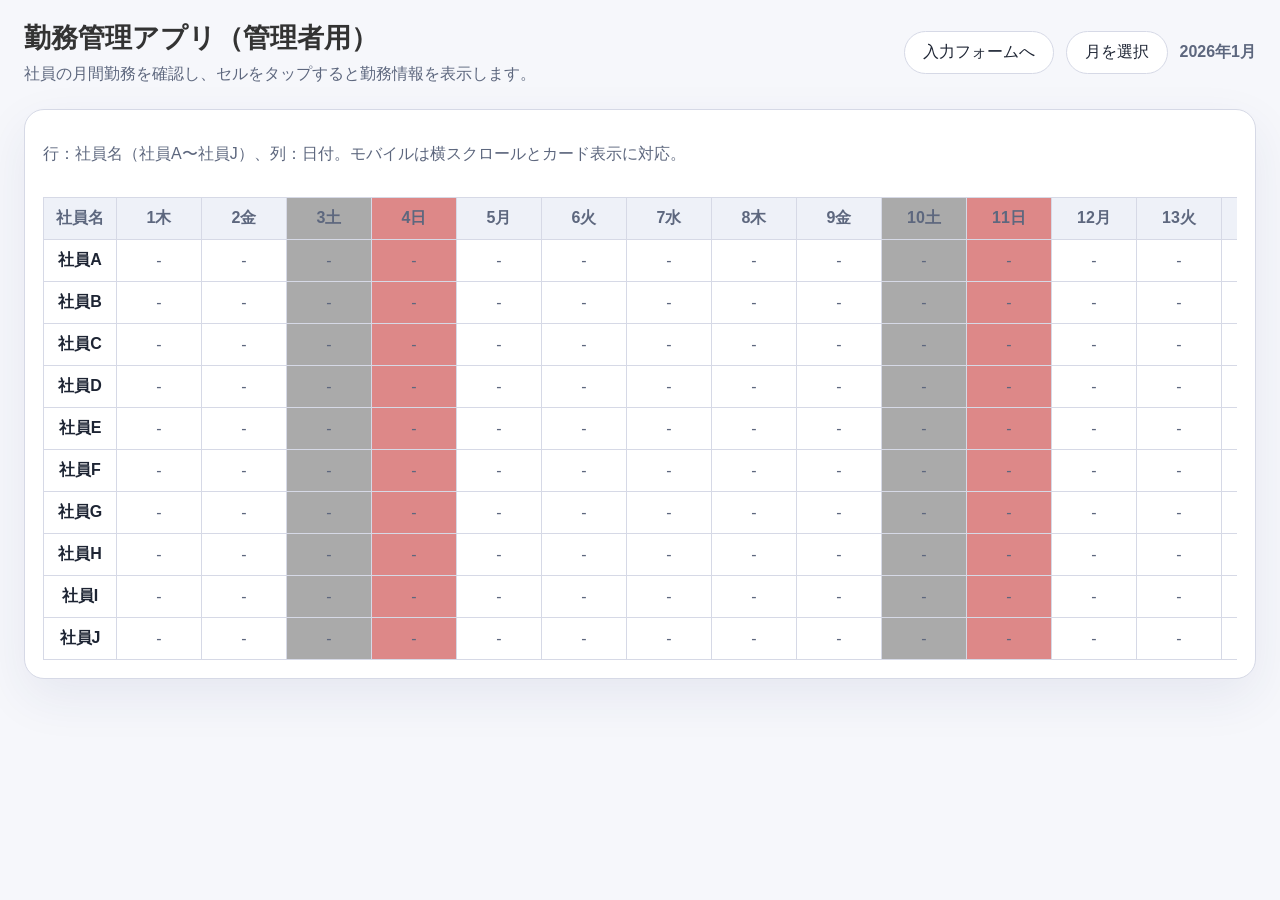
==== index.html @ 162ed9bd "車両予約向けに日付・時刻入力を変更" ====
<!DOCTYPE html>
<html lang="ja">
<head>
  <meta charset="UTF-8" />
  <meta name="viewport" content="width=device-width, initial-scale=1.0" />
  <title>勤務管理アプリ（管理者用）</title>
  <link rel="stylesheet" href="css/style.css" />
  <link rel="stylesheet" href="css/layout.css" />
  <link rel="stylesheet" href="css/schedule.css" />
</head>
<body>
  <div class="app-shell">
    <header class="app-header">
      <div>
        <h1>勤務管理アプリ（管理者用）</h1>
        <p class="app-description">社員の月間勤務を確認し、セルをタップすると勤務情報を表示します。</p>
      </div>
      <div class="month-area">
        <a href="input.html" class="month-select-button">入力フォームへ</a>
        <button type="button" class="month-select-button" id="openMonthModalButton">月を選択</button>
        <p class="current-month" id="currentMonthLabel"></p>
      </div>
    </header>

    <main>
      <section class="schedule-panel">
        <div class="schedule-meta">
          <p>行：社員名（社員A〜社員J）、列：日付。モバイルは横スクロールとカード表示に対応。</p>
        </div>
        <div class="table-wrapper" id="scheduleWrapper">
          <table class="schedule-table" id="scheduleTable">
            <thead></thead>
            <tbody></tbody>
          </table>
        </div>
      </section>
    </main>
  </div>

  <div class="modal-overlay hidden" id="detailModalOverlay">
    <div class="modal-card" role="dialog" aria-modal="true" aria-labelledby="modalTitle">
      <button class="modal-close" id="modalCloseButton">×</button>
      <h2 id="modalTitle">勤務情報</h2>
      <div class="modal-content" id="modalContent"></div>
    </div>
  </div>

  <div class="modal-overlay hidden" id="monthModalOverlay">
    <div class="modal-card month-selection-card" role="dialog" aria-modal="true" aria-labelledby="monthModalTitle">
      <button class="modal-close" id="monthModalCloseButton">×</button>
      <h2 id="monthModalTitle">月を選択</h2>
      <div class="month-list" id="monthListContainer"></div>
    </div>
  </div>

  <script src="js/script.js"></script>
</body>
</html>
---- css/style.css ----
:root {
  --bg: #f6f7fb;
  --surface: #ffffff;
  --surface-strong: #eef1f8;
  --border: #d6d9e6;
  --text: #1d2433;
  --muted: #5d677e;
  --primary: #3f71ff;
  --primary-soft: #e7efff;
  --danger: #e04f5f;
  --shadow: 0 18px 50px rgba(40, 57, 116, 0.08);
}

* {
  box-sizing: border-box;
}

html, body {
  margin: 0;
  height: 100%;
}

body {
  min-height: 100%;
  font-family: "Segoe UI", Arial, sans-serif;
  background: var(--bg);
  color: var(--text);
}

button {
  font: inherit;
}

a { color: inherit; text-decoration: none; }

.hidden {
  display: none !important;
}
---- css/layout.css ----
.app-shell {
  display: flex;
  flex-direction: column;
  min-height: 100vh;
  max-width: 1400px;
  margin: 0 auto;
  padding: 20px 24px 40px;
}

main {
  flex: 1;
  min-height: 0;
}

.schedule-panel {
  display: flex;
  flex-direction: column;
  min-height: 0;
  flex: 1;
  overflow: hidden;
}

.app-header {
  display: flex;
  flex-wrap: wrap;
  align-items: center;
  justify-content: space-between;
  gap: 16px;
  margin-bottom: 24px;
  color: #dd8888;
}

.app-header h1 {
  margin: 0 0 8px;
  font-size: clamp(1.7rem, 2vw, 2.4rem);
  color: #333333;
}

.app-description {
  margin: 0;
  color: var(--muted);
  max-width: 640px;
}

.month-area {
  display: flex;
  flex-wrap: wrap;
  align-items: center;
  gap: 12px;
}

.month-select-button {
  background: var(--surface);
  border: 1px solid var(--border);
  border-radius: 999px;
  color: var(--text);
  padding: 10px 18px;
  cursor: pointer;
  transition: all 0.2s ease;
}

.month-select-button:hover {
  background: var(--primary-soft);
  border-color: var(--primary);
}

.current-month {
  margin: 0;
  color: var(--muted);
  font-weight: 600;
}

.schedule-panel {
  background: var(--surface);
  border: 1px solid var(--border);
  border-radius: 20px;
  box-shadow: var(--shadow);
  padding: 18px;
}

.schedule-meta {
  margin-bottom: 16px;
  color: var(--muted);
}

.table-wrapper {
  width: 100%;
  overflow-x: auto;
  overflow-y: auto;
  flex: 1;
  min-height: 0;
}

.schedule-table {
  width: 100%;
  min-width: 960px;
  border-collapse: collapse;
}

@media (max-width: 980px) {
  .app-shell {
    padding: 16px;
  }
  .schedule-panel {
    padding: 14px;
  }
  .schedule-table {
    min-width: 720px;
  }
}
---- css/schedule.css ----
.table-wrapper {
  width: 100%;
  max-width: 100%;
  overflow: auto;
  flex: 1;
  min-height: 0;
}

.schedule-table {
  width: max-content;
  min-width: 960px;
  border-collapse: collapse;
}

.schedule-table th,
.schedule-table td {
  padding: 10px 12px;
  border: 1px solid var(--border);
}

.schedule-table thead th {
  background: var(--surface-strong);
  position: sticky;
  top: 0;
  z-index: 2;
  color: var(--muted);
  font-weight: 600;
}

.schedule-table thead th:first-child {
  position: sticky;
  left: 0;
  top: 0;
  z-index: 3;
  background: var(--surface-strong);
}

.schedule-table th:first-child,
.schedule-table td:first-child {
  position: sticky;
  left: 0;
  background: var(--surface);
  z-index: 1;
}

.schedule-table tbody tr:hover {
  background: rgba(63, 113, 255, 0.05);
}

.schedule-table td {
  min-width: 85px;
  text-align: center;
  cursor: pointer;
  padding: 10px 8px;
}

.schedule-table td.cell-filled {
  background: #eef6ff;
}

.schedule-table td.cell-empty {
  background: #fff;
  color: var(--muted);
}

.schedule-table th.weekday-sat,
.schedule-table td.weekday-sat {
  background: #aaaaaa;
}

.schedule-table th.weekday-sun,
.schedule-table td.weekday-sun {
  background: #dd8888;
}

.cell-time {
  font-size: 0.95rem;
  font-weight: 600;
}

.cell-location {
  font-size: 0.82rem;
  color: var(--muted);
  margin-top: 4px;
}

.month-list {
  display: grid;
  grid-template-columns: repeat(3, minmax(0, 1fr));
  gap: 10px;
  margin-top: 16px;
}

.month-list button {
  background: var(--surface);
  border: 1px solid var(--border);
  border-radius: 14px;
  padding: 10px 8px;
  font-size: 0.88rem;
  white-space: nowrap;
  cursor: pointer;
  transition: transform 0.2s ease, background 0.2s ease;
}

.month-list button.active,
.month-list button:hover {
  background: var(--primary);
  color: white;
  transform: translateY(-1px);
}

.month-selection-card {
  width: min(520px, 100%);
}

.modal-overlay {
  position: fixed;
  inset: 0;
  background: rgba(10, 20, 40, 0.45);
  display: grid;
  place-items: center;
  padding: 20px;
  z-index: 10;
}

.modal-card {
  width: min(560px, 100%);
  background: var(--surface);
  border-radius: 22px;
  padding: 24px 24px 20px;
  box-shadow: var(--shadow);
  position: relative;
}

.modal-close {
  position: absolute;
  top: 14px;
  right: 14px;
  width: 38px;
  height: 38px;
  border: none;
  border-radius: 50%;
  background: var(--surface-strong);
  color: var(--text);
  font-size: 1.1rem;
  cursor: pointer;
}

.modal-content p {
  margin: 0 0 14px;
  line-height: 1.55;
}

.modal-content .field-label {
  font-weight: 700;
  margin-bottom: 4px;
  display: block;
}

.modal-content .field-value {
  background: var(--bg);
  padding: 12px;
  border-radius: 12px;
  border: 1px solid var(--border);
}

@media (max-width: 720px) {
  .schedule-table {
    min-width: 100%;
  }
  .schedule-table th,
  .schedule-table td {
    padding: 8px 10px;
  }
  .modal-card {
    padding: 18px 18px 16px;
  }
}
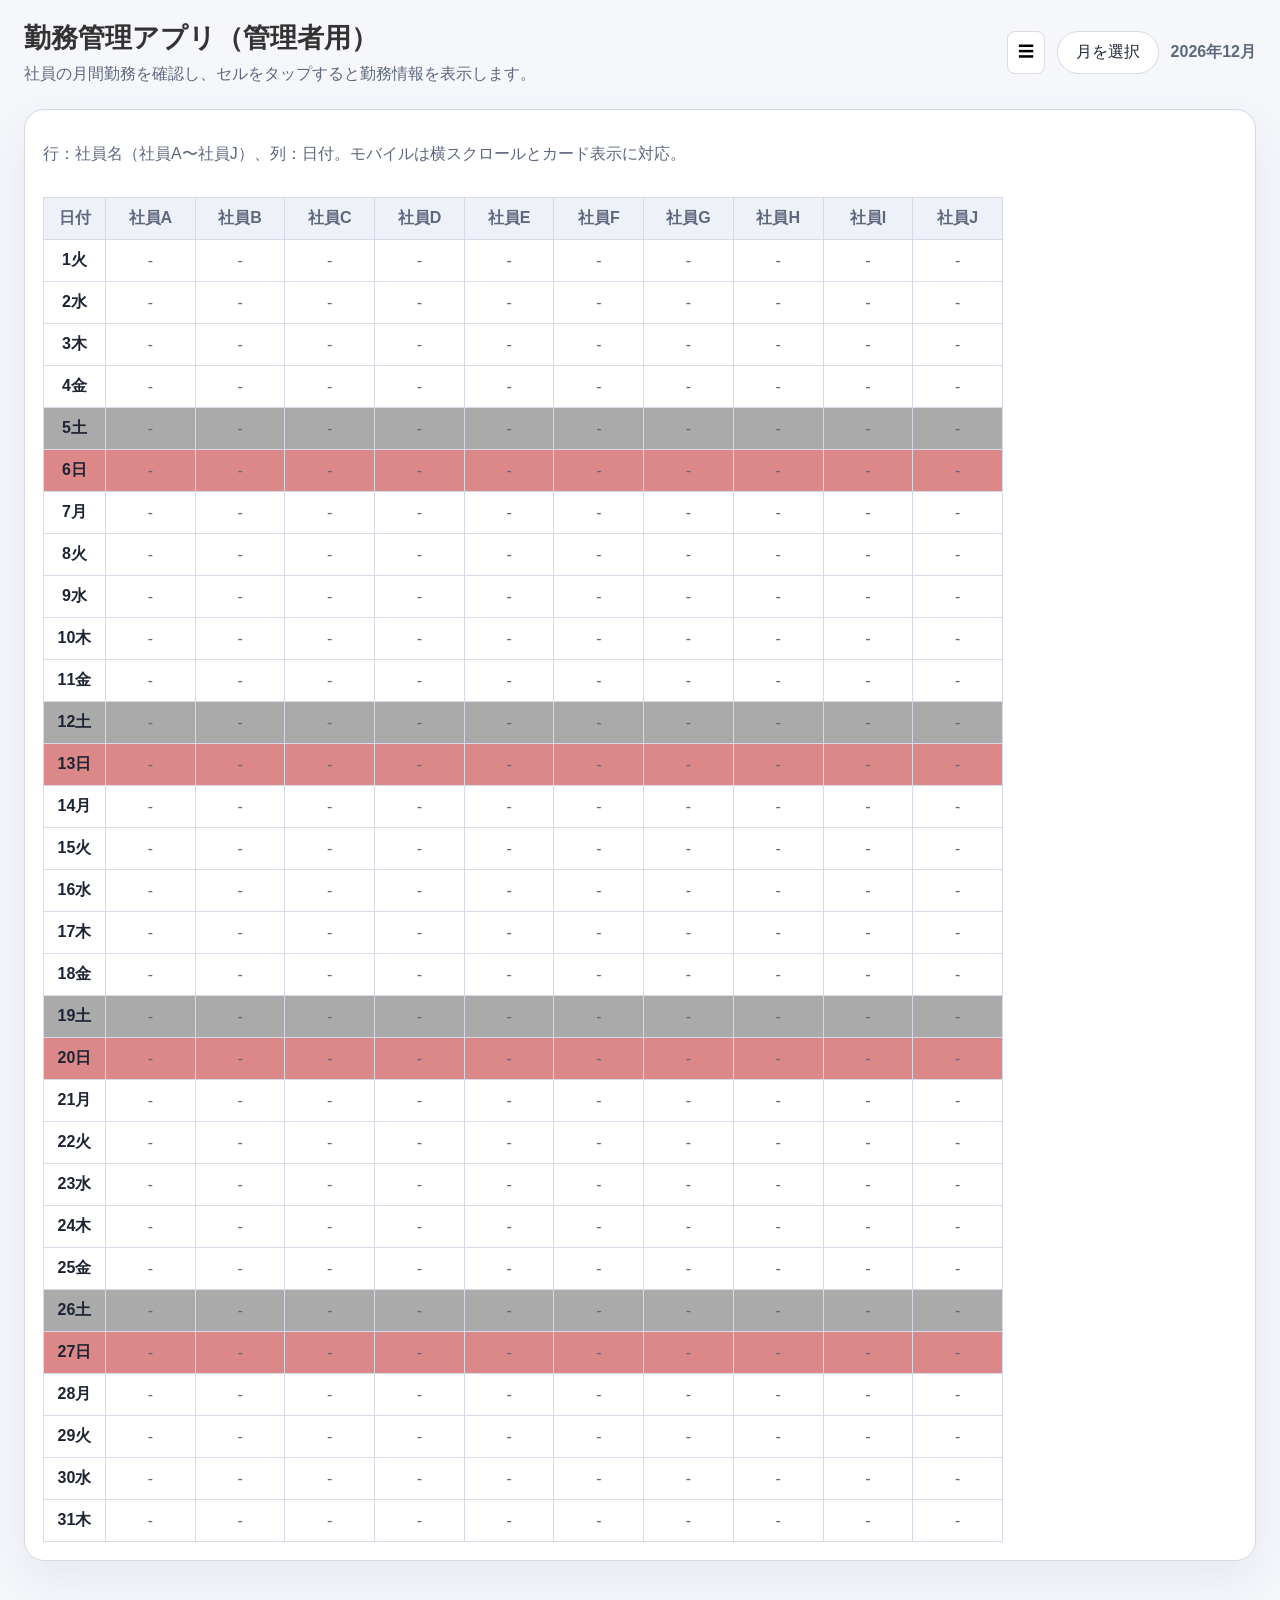
==== commit 18569c24: "UI改善とハンバーガーメニュー追加" ====
--- a/index.html
+++ b/index.html
@@ -1,5 +1,6 @@
 <!DOCTYPE html>
 <html lang="ja">
+
 <head>
   <meta charset="UTF-8" />
   <meta name="viewport" content="width=device-width, initial-scale=1.0" />
@@ -8,6 +9,7 @@
   <link rel="stylesheet" href="css/layout.css" />
   <link rel="stylesheet" href="css/schedule.css" />
 </head>
+
 <body>
   <div class="app-shell">
     <header class="app-header">
@@ -16,11 +18,19 @@
         <p class="app-description">社員の月間勤務を確認し、セルをタップすると勤務情報を表示します。</p>
       </div>
       <div class="month-area">
-        <a href="input.html" class="month-select-button">入力フォームへ</a>
+        <button class="menu-button" id="menuButton">☰</button>
+
         <button type="button" class="month-select-button" id="openMonthModalButton">月を選択</button>
         <p class="current-month" id="currentMonthLabel"></p>
       </div>
     </header>
+
+    <div class="menu-overlay hidden" id="menuOverlay"></div>
+
+    <nav class="menu-panel hidden" id="menuPanel">
+      <a href="index.html" class="menu-item current">予約表</a>
+      <a href="input.html" class="menu-item">入力画面</a>
+    </nav>
 
     <main>
       <section class="schedule-panel">
@@ -55,4 +65,5 @@
 
   <script src="js/script.js"></script>
 </body>
-</html>
+
+</html>
--- a/css/layout.css
+++ b/css/layout.css
@@ -40,6 +40,14 @@
   margin: 0;
   color: var(--muted);
   max-width: 640px;
+}
+
+.menu-button {
+  padding: 10px;
+  border: 1px solid #dddddd;
+  border-radius: 8px;
+  background: white;
+  cursor: pointer;
 }
 
 .month-area {
--- a/css/schedule.css
+++ b/css/schedule.css
@@ -1,3 +1,50 @@
+/* ハンバーガーメニューのプロパティ */
+.menu-overlay {
+  position: fixed;
+  inset: 0;
+  background: rgba(0, 0, 0, 0.2);
+  z-index: 900;
+}
+
+.hidden {
+  display: none;
+}
+
+.menu-panel {
+  position: fixed;
+  top: 0;
+  left: 0;
+  padding-top: 24px;
+
+  width: 220px;
+  height: 100%;
+
+  background: white;
+  border-left: 1px solid #dddddd;
+
+  z-index: 1000;
+}
+
+.menu-item {
+  display: block;
+  padding: 16px;
+  color: #333333;
+  text-decoration: none;
+  transition:
+    background-color 0.5s ease,
+    border-color 0.5s ease;
+}
+
+.menu-item:hover {
+  background: #eeeeee;
+}
+
+.menu-item.current {
+  border-left: 4px solid #4a90e2;
+  background: #f8f8f8;
+  font-weight: bold;
+}
+
 .table-wrapper {
   width: 100%;
   max-width: 100%;
@@ -63,6 +110,11 @@
   color: var(--muted);
 }
 
+.schedule-table th.weekday-holiday,
+.schedule-table td.weekday-holiday {
+  background: #dd8888;
+}
+
 .schedule-table th.weekday-sat,
 .schedule-table td.weekday-sat {
   background: #aaaaaa;
@@ -82,6 +134,16 @@
   font-size: 0.82rem;
   color: var(--muted);
   margin-top: 4px;
+}
+
+.schedule-table td.status-planned {
+  background: #77eeee;
+  color: var(--text);
+}
+
+.schedule-table td.status-confirmed {
+  background: #cceecc;
+  color: var(--text);
 }
 
 .month-list {
@@ -168,11 +230,13 @@
   .schedule-table {
     min-width: 100%;
   }
+
   .schedule-table th,
   .schedule-table td {
     padding: 8px 10px;
   }
+
   .modal-card {
     padding: 18px 18px 16px;
   }
-}
+}
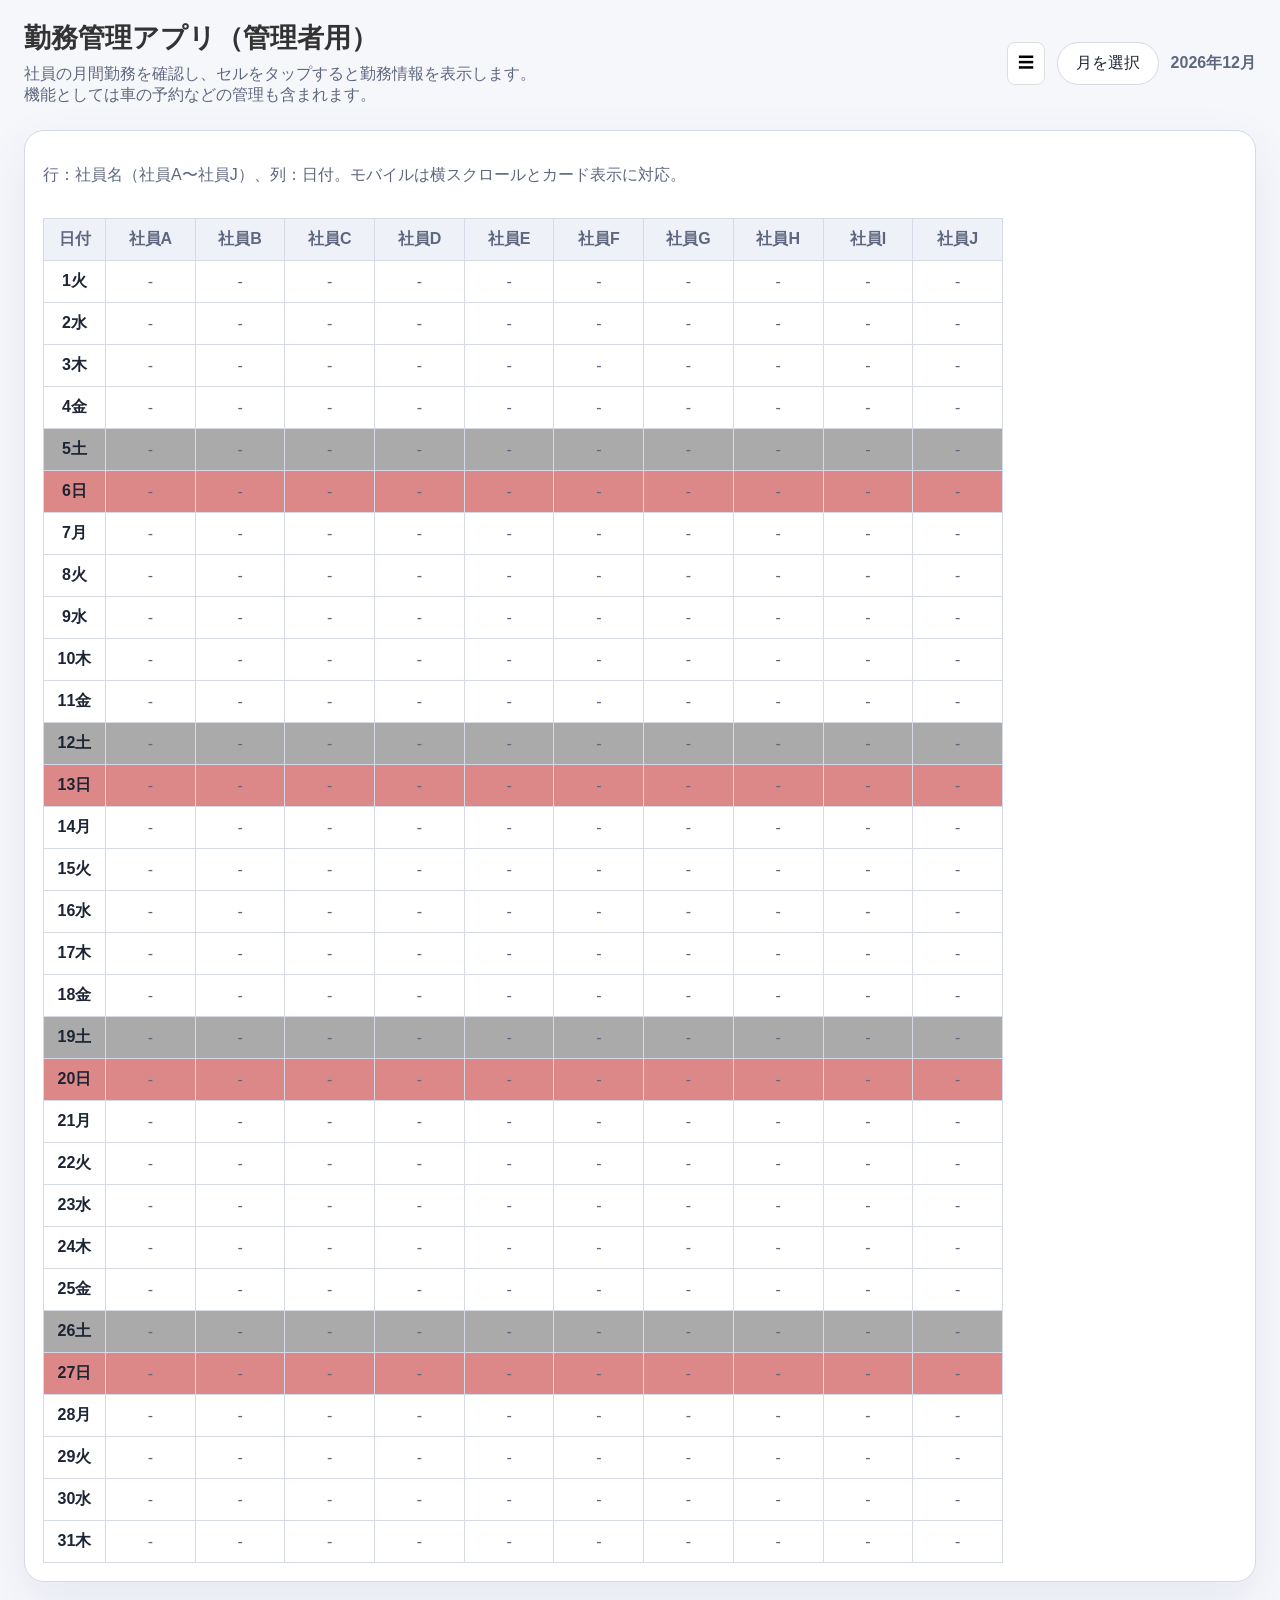
==== commit f9149e56: "説明文の一部追加" ====
--- a/index.html
+++ b/index.html
@@ -16,6 +16,7 @@
       <div>
         <h1>勤務管理アプリ（管理者用）</h1>
         <p class="app-description">社員の月間勤務を確認し、セルをタップすると勤務情報を表示します。</p>
+        <p class="app-description">機能としては車の予約などの管理も含まれます。</p>
       </div>
       <div class="month-area">
         <button class="menu-button" id="menuButton">☰</button>
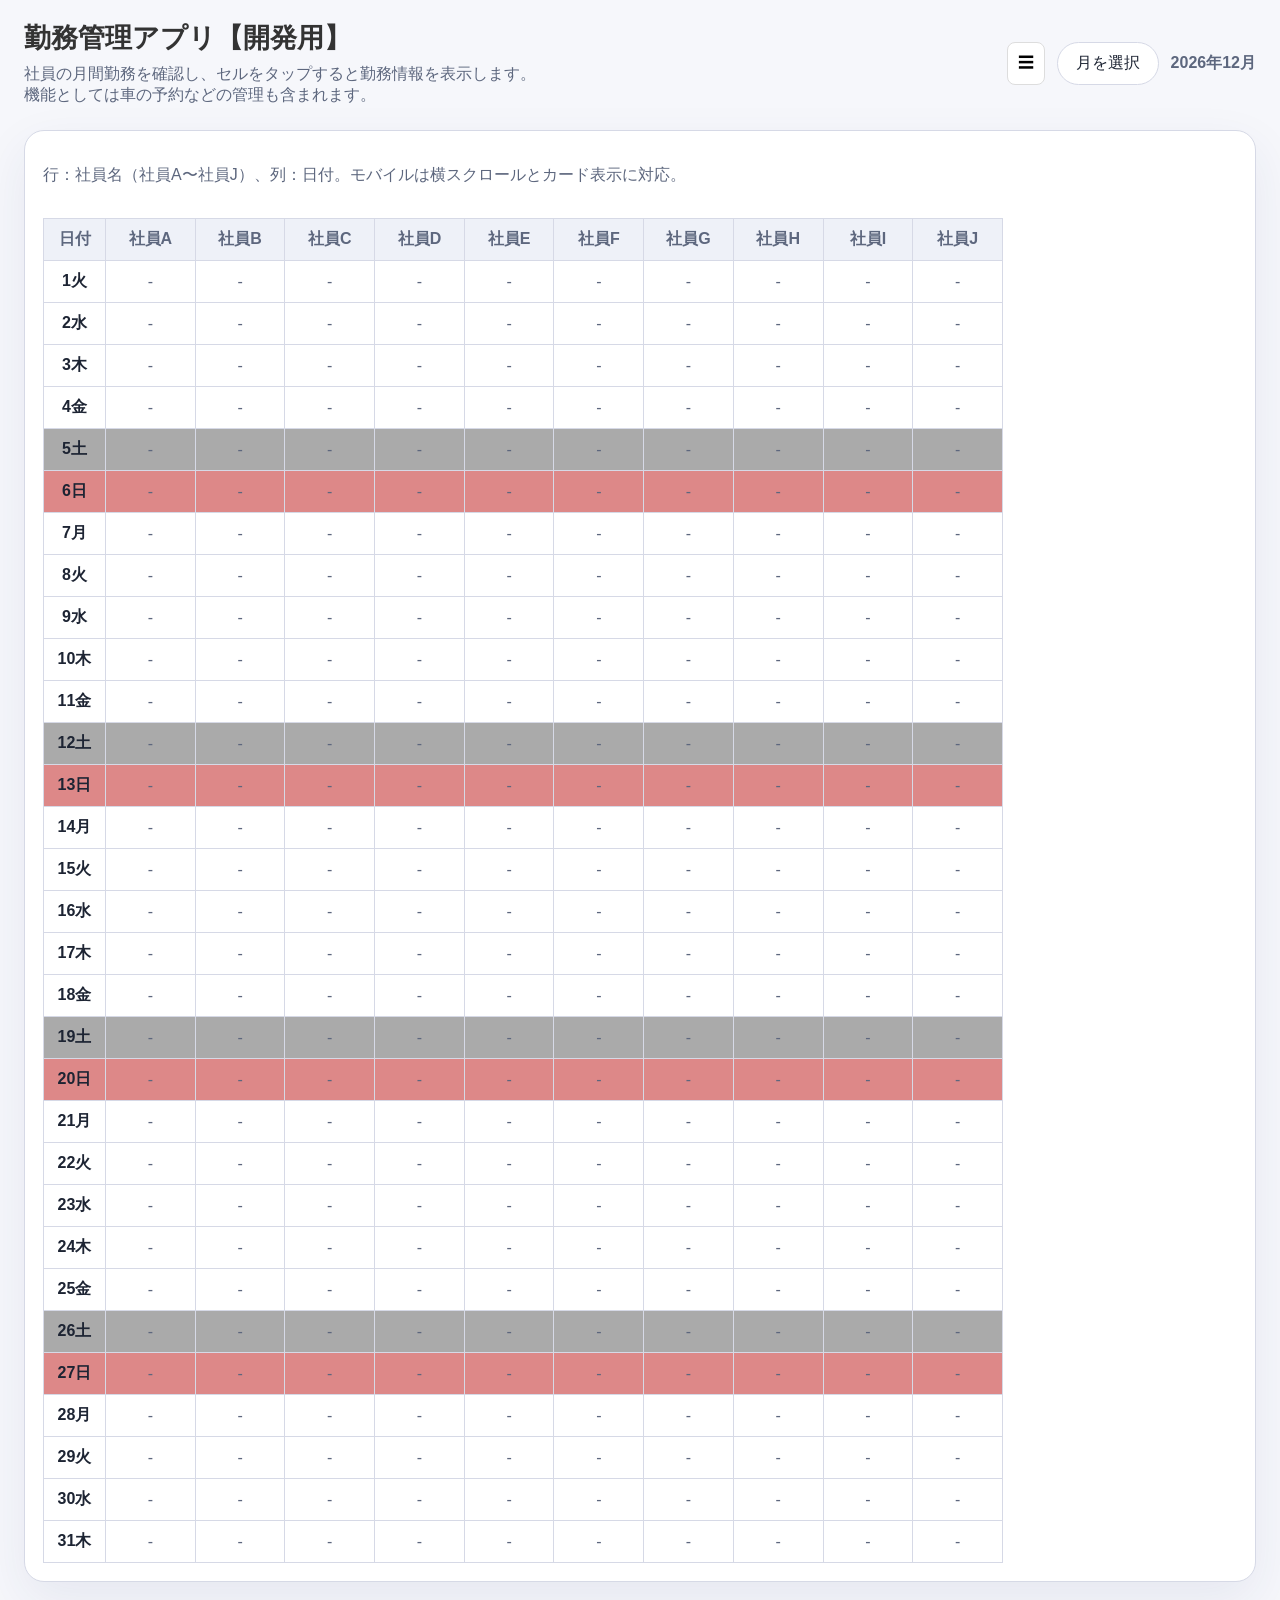
==== commit 012c48e0: "本番環境の識別表示を修正" ====
--- a/index.html
+++ b/index.html
@@ -4,7 +4,7 @@
 <head>
   <meta charset="UTF-8" />
   <meta name="viewport" content="width=device-width, initial-scale=1.0" />
-  <title>勤務管理アプリ（管理者用）</title>
+  <title>勤務管理アプリ【開発用】</title>
   <link rel="stylesheet" href="css/style.css" />
   <link rel="stylesheet" href="css/layout.css" />
   <link rel="stylesheet" href="css/schedule.css" />
@@ -14,7 +14,7 @@
   <div class="app-shell">
     <header class="app-header">
       <div>
-        <h1>勤務管理アプリ（管理者用）</h1>
+        <h1>勤務管理アプリ【開発用】</h1>
         <p class="app-description">社員の月間勤務を確認し、セルをタップすると勤務情報を表示します。</p>
         <p class="app-description">機能としては車の予約などの管理も含まれます。</p>
       </div>
--- a/css/schedule.css
+++ b/css/schedule.css
@@ -187,11 +187,20 @@
 
 .modal-card {
   width: min(560px, 100%);
+  max-height: 85vh;
   background: var(--surface);
   border-radius: 22px;
   padding: 24px 24px 20px;
   box-shadow: var(--shadow);
   position: relative;
+  display: flex;
+  flex-direction: column;
+}
+
+.modal-content {
+  max-height: calc(85vh - 90px);
+  overflow-y: auto;
+  padding-right: 4px;
 }
 
 .modal-close {
